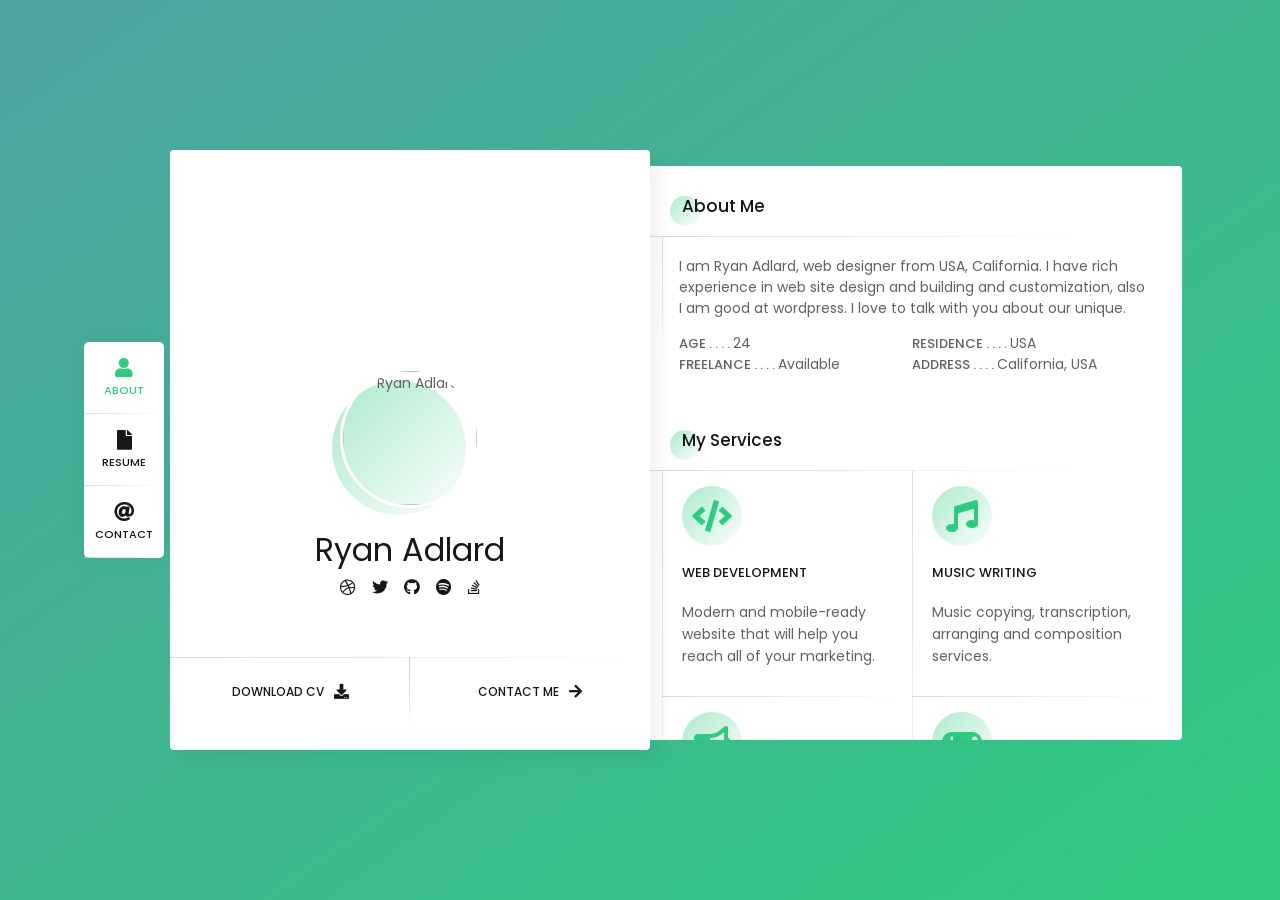
==== cloud-resume-challenge/index.html @ 71656ec4 "added back" ====
<html lang="en">

<head>
    <meta charset="UTF-8" />
    <meta name="viewport" content="width = device-width, initial-scale = 1">
    <title>Bootcamp / CV</title>
    <link type="text/css" rel="stylesheet"
        href="https://fonts.googleapis.com/css?family=Roboto:300,400,500,700|Google+Sans" />
    <link
        href="https://fonts.googleapis.com/css?family=Poppins:100,100i,200,200i,300,300i,400,400i,500,500i,600,600i,700,700i,800,800i,900,900i"
        rel="stylesheet" />
    <link rel="stylesheet" href="https://use.fontawesome.com/releases/v5.0.9/css/all.css"
        integrity="sha384-5SOiIsAziJl6AWe0HWRKTXlfcSHKmYV4RBF18PPJ173Kzn7jzMyFuTtk8JA7QQG1" crossorigin="anonymous" />
    <link rel="stylesheet" href="style.css" />
    <link rel="shortcut icon" href="./favicon.ico">
</head>

<body>
    <div class="background gradient">
        <!-- Delete if animation
        <ul class="bg-bubbles">
            <li></li>
            <li></li>
            <li></li>
            <li></li>
            <li></li>
            <li></li>
            <li></li>
            <li></li>
            <li></li>
            <li></li>
        </ul>
      -->
    </div>
    <div class="page">
        <header>
            <nav>
                <a href="#about" class="selected" id='getAbout'>
                    <span class="fas fa-user"></span>
                    <span class="link">About</span>
                </a>
                <a href="#resume" id='getResume'>
                    <span class="fas fa-file"></span>
                    <span class="link">Resume</span>
                </a>
                <a href="#contact" id='getContact'>
                    <span class="fas fa-at"></span>
                    <span class="link">Contact</span>
                </a>
            
            </nav>
        </header>
        <main>
            <section id="presentation" class="profile">
                <div class="profile-background"></div>
                <div>
                    <div class="profile-image">
                        <img src="https://i.ibb.co/JHjYgmv/profile.png" alt="Ryan Adlard">
                    </div>
                    <h1 class="profile-name" id="nombre">Ryan Adlard</h1>
                    <h2 id="counter1" class="profile-profession counter-number"></h2>
                    <div class="profile-social" id="profile-social">
                        <a href="www.dribbble.com" class="fab fa-dribbble"></a>
                        <a href="www.twitter.com" class="fab fa-twitter"></a>
                        <a href="www.github.com" class="fab fa-github"></a>
                        <a href="www.spotify.com" class="fab fa-spotify"></a>
                        <a href="www.stackoverflow.com" class="fab fa-stack-overflow"></a>
                    </div>
                </div>
                <div class="profile-buttons">
                    <a href="/myCV.txt" download>DOWNLOAD CV <i class="fas fa-download"></i></a>
                    <a href="#contact">CONTACT ME <i class="fas fa-arrow-right"></i></a>
                </div>
            </section>
            <section id="about" class="about view">
                <article class="about-aboutMe">
                    <h3 class="title">About Me</h3>
                    <div class="line-left">
                        <p>I am Ryan Adlard, web designer from USA, California. I have rich experience in web site
                            design
                            and
                            building and customization, also I am good at wordpress. I love to talk with you about our
                            unique.</p>
                        <div>
                            <div>
                                <span>AGE . . . . </span>24
                            </div>
                            <div>
                                <span>RESIDENCE . . . . </span>USA
                            </div>
                            <div>
                                <span>FREELANCE . . . . </span>Available
                            </div>
                            <div>
                                <span>ADDRESS . . . . </span>California, USA
                            </div>
                        </div>
                    </div>
                </article>
                <article class="about-services">
                    <h3 class="title">My Services</h3>
                    <div class="line-left">
                        <article class="line-down">
                            <div class="fas fa-code"></div>
                            <h4>WEB DEVELOPMENT</h4>
                            <p>Modern and mobile-ready website that will help you reach all of your marketing.</p>
                        </article>
                        <article class="line-down">
                            <div class="fas fa-music"></div>
                            <h4>MUSIC WRITING</h4>
                            <p>Music copying, transcription, arranging and composition services.</p>
                        </article>
                        <article>
                            <div class="fas fa-bullhorn"></div>
                            <h4>ADVETISING</h4>
                            <p>Advertising services include television, radio, print, mail and web.</p>
                        </article>
                        <article>
                            <div class="fas fa-gamepad"></div>
                            <h4>GAME DEVELOPMENT</h4>
                            <p>Developing memorable and unique mobile android, ios games.</p>
                        </article>
                    </div>
                </article>
            </section>
            <section id="resume" class="resume">
                <h3 class="title">Resume</h3>
                <article class="resume-lines">
                    <section class="resume-line line-left">
                        <h4 class="line-down"> <i class="fas fa-briefcase"></i> Experience</h4>
                        <article class="line-down">
                            <div class="date active">2013 - PRESENT</div>
                            <h5 class="name">ART DIRECTOR</h5>
                            <h6 class="company">FACEBOOK INC.</h6>
                            <p>Collaborate with creative and development teams on the execution of ideas.</p>
                        </article>
                        <article class="line-down">
                            <div class="date">2011 - 2012</div>
                            <h5 class="name">FRONT-END DEVELOPER</h5>
                            <h6 class="company">GOOGLE INC.</h6>
                            <p>Monitored technical aspects of the front-end delivery for several projects.</p>
                        </article>
                        <article>
                            <div class="date">2009 - 2010</div>
                            <h5 class="name">SENIOR DEVELOPER</h5>
                            <h6 class="company">ABC INC.</h6>
                            <p>Optimize website performance using latest technology.</p>
                        </article>
                    </section>
                    <section class="resume-line line-left">
                        <h4 class="line-down"> <i class="fas fa-university"></i> Education</h4>
                        <article class="line-down">
                            <div class="date">2006 - 2008</div>
                            <h5 class="name">ART DIRECTOR</h5>
                            <h6 class="company">NEW YORK</h6>
                            <p>Bachelor's Degree in Computer Science ABC Technical Institute, Jefferson, Missouri</p>
                        </article>
                        <article class="line-down">
                            <div class="date">2005 - 2006</div>
                            <h5 class="name">PROGRAMMING COURSE</h5>
                            <h6 class="company">PARIS</h6>
                            <p>Coursework - Git, WordPress, Javascript, iOS, Android.</p>
                        </article>
                        <article>
                            <div class="date">2004 - 2005</div>
                            <h5 class="name">WEB DESIGN COURSE</h5>
                            <h6 class="company">LONDON</h6>
                            <p>Converted Photoshop layouts to web pages using HTML, CSS, and JavaScript.</p>
                        </article>
                    </section>
                </article>
                <article class="resume-skills">
                    <h3 class="title">My Skills</h3>
                    <div>
                        <section class="line-left">
                            <h4 class="line-down"> <i class="fas fa-tv"></i> DESIGN</h4>
                            <div class="line-down">
                                <div>Web Design</div>
                                <div>
                                    <div style="width: 70%"></div>
                                </div>
                            </div>
                            <div class="line-down">
                                <div>Write Music</div>
                                <div>
                                    <div style="width: 76%"></div>
                                </div>
                            </div>
                            <div class="line-down">
                                <div>Photoshop</div>
                                <div>
                                    <div style="width: 66%"></div>
                                </div>
                            </div>
                            <div>
                                <div>Graphic Design</div>
                                <div>
                                    <div style="width: 86%"></div>
                                </div>
                            </div>
                        </section>
                        <section class="line-left">
                            <h4 class="line-down"><i class="fas fa-code"></i> CODING</h4>
                            <div class="line-down">
                                <div>WordPress</div>
                                <div>
                                    <div style="width: 50%"></div>
                                </div>
                            </div>
                            <div class="line-down">
                                <div>PHP/MYSQL</div>
                                <div>
                                    <div style="width: 40%"></div>
                                </div>
                            </div>
                            <div class="line-down">
                                <div>Angular/JavaScript</div>
                                <div>
                                    <div style="width: 95%"></div>
                                </div>
                            </div>
                            <div>
                                <div>HTML/CSS</div>
                                <div>
                                    <div style="width: 100%"></div>
                                </div>
                            </div>
                        </section>
                    </div>
                </article>
            </section>
            <section id="contact" class="contact">
                <h3 class="title">Get in Touch</h3>
                <div class="contact-information line-left">
                    <div>
                        <span>ADDRESS . . . . </span> California, USA
                    </div>
                    <div>
                        <span>EMAIL . . . . </span> adlard@example.com
                    </div>
                    <div>
                        <span>PHONE . . . . </span> +123 654 78900
                    </div>
                    <div>
                        <span>FREELANCE . . . . </span> Available
                    </div>
                </div>
            </section>
        </main>
    </div>
<script src="script.js"></script>
</body>

</html>
---- cloud-resume-challenge/style.css ----
body {
    background: linear-gradient(to bottom right, #50a3a2 0%, #2eca7f 100%);
    padding: 0;
    margin: 0;
    border: none;
    font-family: 'Poppins';
    font-size: 14px;
    color: #626262;
    letter-spacing: 0em;
    font-weight: 400;
    -webkit-font-smoothing: antialiased;
}

a {
    text-decoration: none;
    color: #171717;
}



.background.gradient {
    background: #50a3a2;
    background: linear-gradient(to bottom right, #50a3a2 0%, #2eca7f 100%);
    position: fixed;
    overflow: hidden;
    top: 0;
    left: 0;
    width: 100%;
    height: 100%;
}

input,
textarea,
button {
    margin: 0;
    padding: 0;
    display: block;
    font-family: 'Poppins';
    font-size: 13px;
    width: 100%;
    height: 60px;
    color: #171717;
    background: none;
    border: none;
    border-bottom: 1px solid #d8dbe2;
    appearance: none;
    resize: none;
    outline: 0;
    transition: all 0.3s ease 0s;
    border-radius: 0px;
}

input:focus,
textarea:focus,
button:focus {
    color: #171717;
    border-bottom: 1px solid #2eca7f;
}

.title {
    text-align: left;
    margin: 0 0 15px 20px;
    padding: 0 0 5px 0;
    position: relative;
    font-size: 17px;
    color: #171717;
    line-height: 21px;
    font-weight: 500;
}

/* Círculo verde encima del título */
.title::before {
    content: '';
    position: absolute;
    left: -12px;
    top: 0;
    width: 30px;
    height: 30px;
    background: linear-gradient(135deg, rgba(46, 202, 127, 0.4) 0%, rgba(46, 202, 127, 0.01) 100%);
    z-index: -1;
    border-radius: 30px;
}

/* Línea gris debajo del título */
.title::after {
    content: '';
    position: absolute;
    left: -40px;
    bottom: -15px;
    width: 95%;
    height: 1px;
    background: radial-gradient(ellipse at left, rgba(197, 202, 213, 0.7) 0%, rgba(255, 255, 255, 0) 70%);
}

.line-left {
    position: relative;
}

.line-left::before {
    content: '';
    position: absolute;
    left: 0;
    top: 0;
    width: 1px;
    height: 100%;
    background: radial-gradient(ellipse at top, rgba(197, 202, 213, 0.7) 0%, rgba(255, 255, 255, 0) 70%);
}

.line-down {
    position: relative;
}

.line-down::after {
    content: '';
    position: absolute;
    left: 0;
    bottom: 0;
    width: 100%;
    height: 1px;
    background: radial-gradient(ellipse at left, rgba(197, 202, 213, 0.7) 0%, rgba(255, 255, 255, 0) 70%);
}

header {
    background-color: white;
    border-radius: 0 0 5px 5px;
    width: 100%;
    max-width: 540px;
    box-shadow: 0 0 25px rgba(0, 0, 0, 0.05);
    position: fixed;
    top: 0;
    z-index: 100;
}

header nav {
    display: flex;
    justify-content: space-between;
    align-items: center;
    width: 100%;
}

header nav a {
    width: 100%;
    height: 72px;
    text-align: center;
    position: relative;
    display: flex;
    flex-direction: column;
    justify-content: center;
    transition: color 0.3s ease 0s;
    font-size: 20px;
}

header nav a::before {
    content: '';
    position: absolute;
    left: 0;
    bottom: 0;
    width: 1px;
    height: 100%;
    background: radial-gradient(ellipse at top, rgba(197, 202, 213, 0.7) 0%, rgba(255, 255, 255, 0) 70%);
}

header nav a .link {
    font-size: 11px;
    font-weight: 500;
    text-transform: uppercase;
    margin-top: 4px;

}

header nav a:hover {
    color: #2eca7f;
}

main {
    margin-top: 88px;
}

main .profile,
main .about,
main .resume,
main .works,
main .blog,
main .contact {
    box-sizing: border-box;
    position: relative;
    background: #ffffff;
    text-align: center;
    z-index: 10;
    border-radius: 4px;
    max-width: 540px;
    margin: 0 auto;
}

main .about,
main .resume,
main .works,
main .blog,
main .contact {
    padding: 30px 20px 30px 20px;
    margin-top: 15px;
}

main .profile {
    margin-top: 18px;
    overflow: hidden;
}

.profile-background {
    height: 300px;
}

.profile-image {
    position: relative;
    height: 84px;
}

.profile-image img {
    position: relative;
    top: -82px;
    border-radius: 50%;
    border: 3px solid white;
    width: 134px;
}

.profile-image::before {
    content: '';
    position: absolute;
    top: -69px;
    left: calc(50% - 78px);
    width: 134px;
    height: 134px;
    background: linear-gradient(135deg, rgba(46, 202, 127, 0.4) 0%, rgba(46, 202, 127, 0.01) 100%);
    border-radius: 100%;
}

.profile-name {
    font-size: 32px;
    color: #171717;
    line-height: 32px;
    font-weight: 400;
    margin: 0 auto 0 auto;
}

.profile-profession {
    font-size: 14px;
    color: #2eca7f;
    line-height: 14px;
    font-weight: 400;
}

.profile-social a {
    transition: color 0.3s ease 0s;
    margin: 0 6px;
    font-size: 16px;
}

.profile-social a:hover {
    text-decoration: none;
    color: #2eca7f;
}

.profile-buttons {
    position: relative;
    display: flex;
    margin-top: 58px;
}

.profile-buttons::before {
    content: '';
    position: absolute;
    left: 0;
    top: 0;
    width: 100%;
    height: 1px;
    background: radial-gradient(ellipse at left, rgba(197, 202, 213, 0.7) 0%, rgba(255, 255, 255, 0) 70%);
}

.profile-buttons a {
    position: relative;
    width: 50%;
    height: 70px;
    display: flex;
    align-items: center;
    justify-content: center;
    transition: color 0.3s ease;
    line-height: 70px;
    font-size: 12px;
    font-weight: 500;
    color: #171717;
}



.profile-buttons a:hover {
    color: #2eca7f;
}

.profile-buttons a:first-child::before,
.profile-buttons a:first-child::after {
    content: '';
    position: absolute;
    right: 0;
    top: 0;
    width: 1px;
    height: 100%;
    background: radial-gradient(ellipse at top, rgba(197, 202, 213, 0.7) 0%, rgba(255, 255, 255, 0) 70%);
}

.profile-buttons a i {
    margin-left: 10px;
    font-size: 15px;
}

.about-aboutMe>div {
    padding: 5px 17px;
    position: relative;

}

.about-aboutMe>div>div {
    display: flex;
    flex-wrap: wrap;
}

.about-aboutMe>div>div>div {
    width: 50%;
    text-align: left;
}

.about-aboutMe>div>div>div span {
    font-weight: 500;
    font-size: 13px;
}


.about-aboutMe p {
    text-align: left;
}

.about-services {
    margin-top: 50px;
}

.about-services>div {
    display: flex;
    flex-wrap: wrap;
    position: relative;
}

.about-services>div:after {
    content: '';
    position: absolute;
    left: 50%;
    top: 0;
    width: 1px;
    height: 100%;
    background: radial-gradient(ellipse at top, rgba(197, 202, 213, 0.7) 0%, rgba(255, 255, 255, 0) 70%);
}

.about-services article {
    position: relative;
    width: 50%;
    text-align: left;
    padding: 15px 20px;
    box-sizing: border-box;
}

.about-services article .fas {
    margin: 0;
    width: 60px;
    height: 60px;
    text-align: center;
    font-size: 32px;
    color: #2eca7f;
    background: linear-gradient(135deg, rgba(46, 202, 127, 0.4) 0%, rgba(46, 202, 127, 0.01) 100%);
    border-radius: 60px;
    display: flex;
    justify-content: center;
    align-items: center;
}

.about-services article h4 {
    font-size: 13px;
    color: #171717;
    font-weight: 500;
    text-transform: uppercase;
}

.about-services article p {
    font-size: 14px;
    line-height: 1.6;
    padding: 0;
}

.resume-lines {
    display: flex;
}

.resume-line h4 {
    margin: 0;
    text-align: left;
    padding: 20px 18px;
    font-size: 13px;
    line-height: 13px;
    color: #171717;
    font-weight: 500;
    text-transform: uppercase;
}

.resume-line h4 .fas {
    position: relative;
    float: left;
    top: -7px;
    width: 40px;
    height: 40px;
    font-size: 26px;
    color: #2eca7f;
}

.resume-line {
    flex: 1;
    text-align: left;
}

.resume-line article {
    padding: 15px 15px;
}

.resume-line .date {
    margin: 0 0 10px 0;
    padding: 0;
    position: relative;
    display: inline-block;
    font-size: 11px;
    line-height: 18px;
    color: #d8dbe2;
    font-weight: 500;
    text-transform: uppercase;
    border-radius: 4px;
}


.resume-line .date::before {
    content: '';
    position: absolute;
    left: -19px;
    top: 4px;
    width: 9px;
    height: 9px;
    background: #d8dbe2;
    border-radius: 9px;
    -moz-border-radius: 9px;
    -webkit-border-radius: 9px;
    -khtml-border-radius: 9px;
}

.resume-line .date.active {
    color: #2eca7f;
}

.resume-line .date.active::before {
    background: #2eca7f;
}

.resume-line .name {
    margin: 0;
    font-size: 13px;
    color: #171717;
    font-weight: 500;
    text-transform: uppercase;
}

.resume-line .company {
    margin: 0 0 10px 0;
    font-size: 11px;
    color: #999999;
    font-weight: 300;
    text-transform: uppercase;
}

.resume-skills {
    margin-top: 50px;
}

.resume-skills>div {
    display: flex;
}

.resume-skills>div section {
    flex: 1;
    text-align: left;
}

.resume-skills>div section>div {
    padding: 18px 20px;
}

.resume-skills>div section>div>div:first-child {
    margin: 0 0 8px 0;
    font-size: 14px;
    line-height: 14px;
    color: #626262;
    text-align: left;
}

.resume-skills>div section>div>div:last-child {
    width: 100%;
    background: #d8dbe2;
    height: 4px;
}

.resume-skills>div section>div>div>div {
    background: #2eca7f;
    height: 4px;
}

.resume-skills h4 {
    margin: 0;
    text-align: left;
    padding: 20px 18px;
    font-size: 13px;
    line-height: 13px;
    color: #171717;
    font-weight: 500;
    text-transform: uppercase;
}

.resume-skills h4 .fas {
    position: relative;
    float: left;
    top: -7px;
    width: 40px;
    height: 40px;
    font-size: 26px;
    color: #2eca7f;
}


main .contact {
    margin-bottom: 40px;
}

.contact-information {
    display: flex;
    flex-wrap: wrap;
    padding: 11px 18px;
}

.contact-information>div {
    width: 50%;
    text-align: left;
}

.contact-information>div span {
    font-weight: 500;
    font-size: 13px;
}


@media only screen and (min-width: 540px) {
    header {
        left: calc(50% - 270px);
    }
}

@media only screen and (min-width: 1040px) {
    .selected {
        color: #2eca7f;
    }

    .page {
        position: absolute;
        top: 0;
        bottom: 0;
        left: 0;
        right: 0;
        display: flex;
        justify-content: center;
        align-items: center;
    }

    header {
        max-width: 80px;
        position: relative;
        border-radius: 5px;
        left: -6px;
    }

    header nav {
        display: flex;
        flex-direction: column;
    }

    header nav a::before {
        content: '';
        position: absolute;
        left: 0;
        bottom: 0;
        width: 100%;
        height: 1px;
        background: radial-gradient(ellipse at left, rgba(197, 202, 213, 0.7) 0%, rgba(255, 255, 255, 0) 70%);
    }

    main {
        display: flex;
        margin: 0;
        width: 1020px;
    }

    main .about,
    main .resume,
    main .contact {
        width: 0;
        height: 0;
        opacity: 0;
        overflow: hidden;
        position: relative;
        top: 16px;
        transform: translateX(-450px);
        transition: opacity 1s ease, transform 1s ease;
        z-index: 0;
        margin: 0;
        padding: 0;
    }

    main .profile {
        width: 480px;
        height: 600px;
        box-shadow: 10px 10px 15px rgba(0, 0, 0, 0.05);
        margin: 0;
    }

    main .view {
        height: 574px;
        width: 540px;
        padding: 30px 20px 30px 20px;
        overflow: auto;
        opacity: 1;
        transform: translateX(-8px);
    }

    main .view::-webkit-scrollbar {
        width: 5px;
    }

    main .view::-webkit-scrollbar-track {
        background: #ddd;
    }

    main .view::-webkit-scrollbar-thumb {
        background: #666;
    }

    main .contact {
        margin-bottom: 0;
    }
}
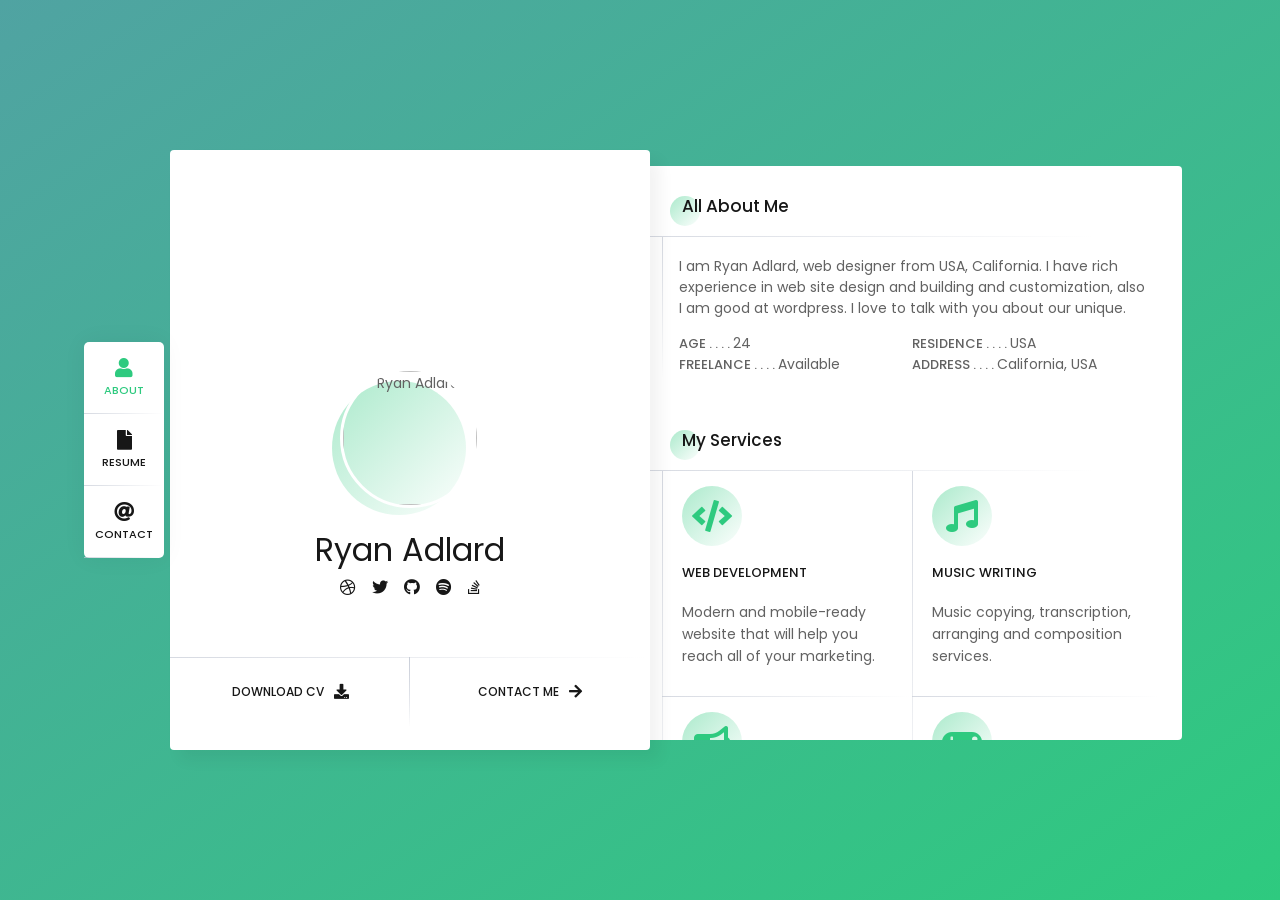
==== commit ef47f237: "heyy" ====
--- a/cloud-resume-challenge/index.html
+++ b/cloud-resume-challenge/index.html
@@ -74,7 +74,7 @@
             </section>
             <section id="about" class="about view">
                 <article class="about-aboutMe">
-                    <h3 class="title">About Me</h3>
+                    <h3 class="title">All About Me</h3>
                     <div class="line-left">
                         <p>I am Ryan Adlard, web designer from USA, California. I have rich experience in web site
                             design
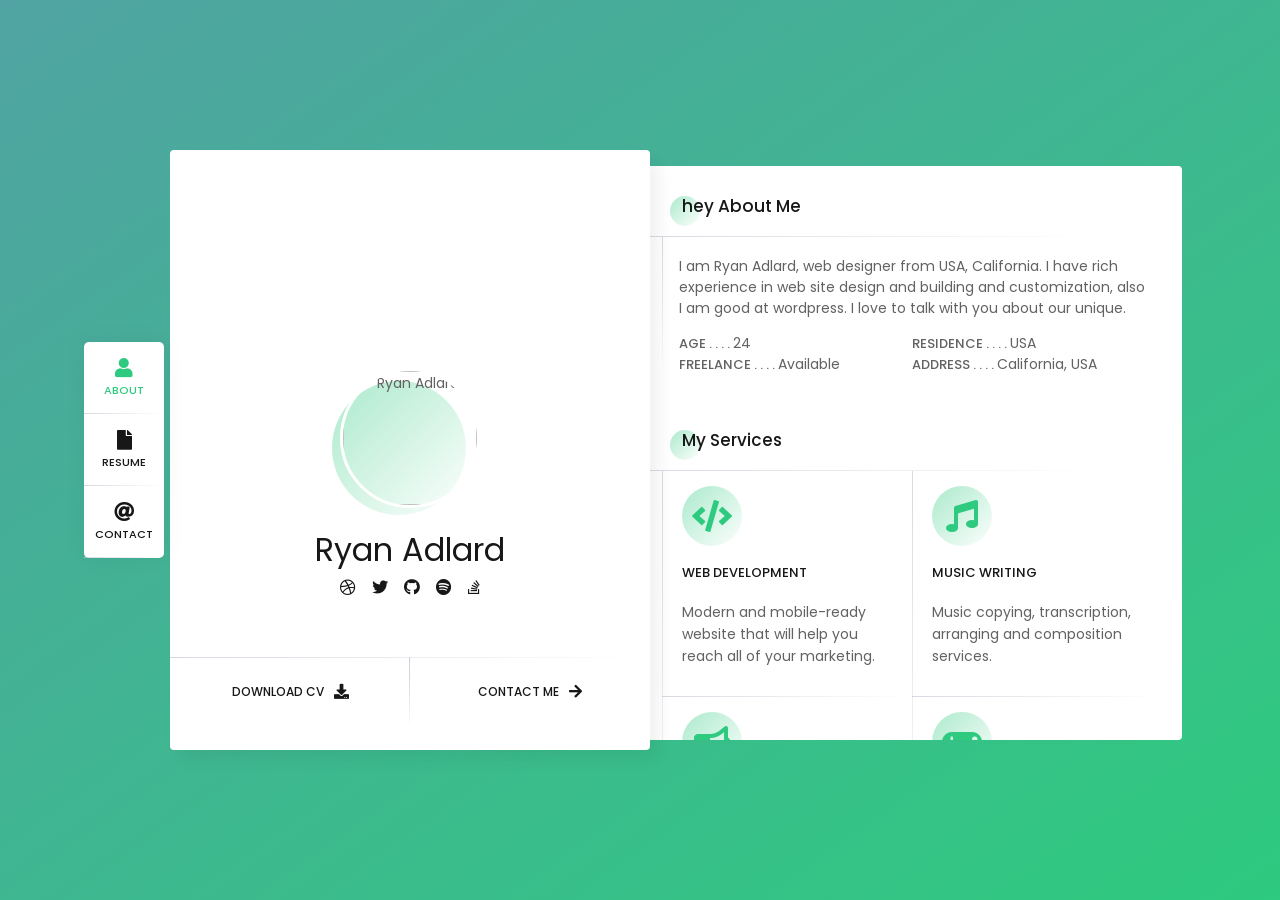
==== commit 57170aed: "oye" ====
--- a/cloud-resume-challenge/index.html
+++ b/cloud-resume-challenge/index.html
@@ -74,7 +74,7 @@
             </section>
             <section id="about" class="about view">
                 <article class="about-aboutMe">
-                    <h3 class="title">All About Me</h3>
+                    <h3 class="title">hey About Me</h3>
                     <div class="line-left">
                         <p>I am Ryan Adlard, web designer from USA, California. I have rich experience in web site
                             design
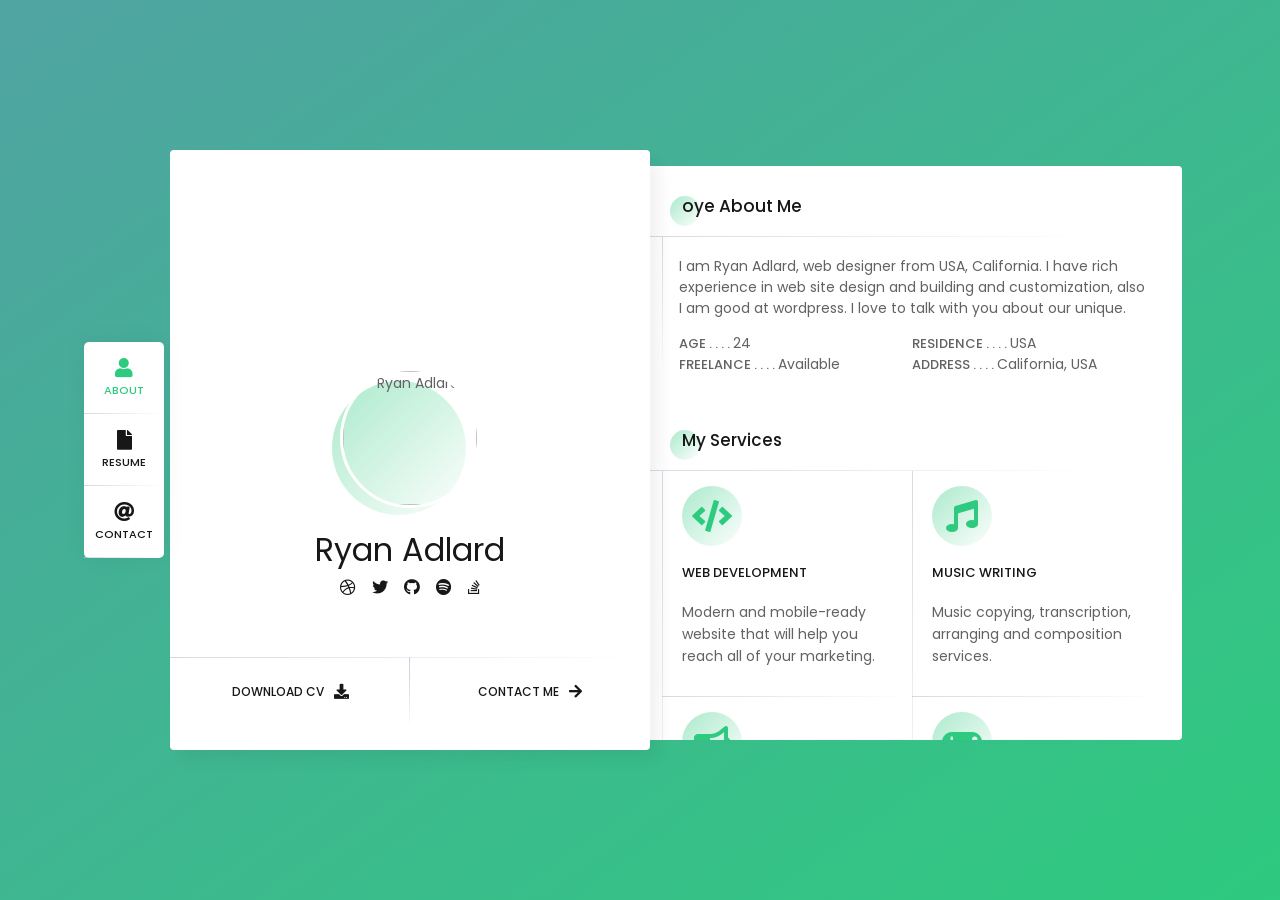
==== commit fdd0a24a: "oye" ====
--- a/cloud-resume-challenge/index.html
+++ b/cloud-resume-challenge/index.html
@@ -74,7 +74,7 @@
             </section>
             <section id="about" class="about view">
                 <article class="about-aboutMe">
-                    <h3 class="title">hey About Me</h3>
+                    <h3 class="title">oye About Me</h3>
                     <div class="line-left">
                         <p>I am Ryan Adlard, web designer from USA, California. I have rich experience in web site
                             design
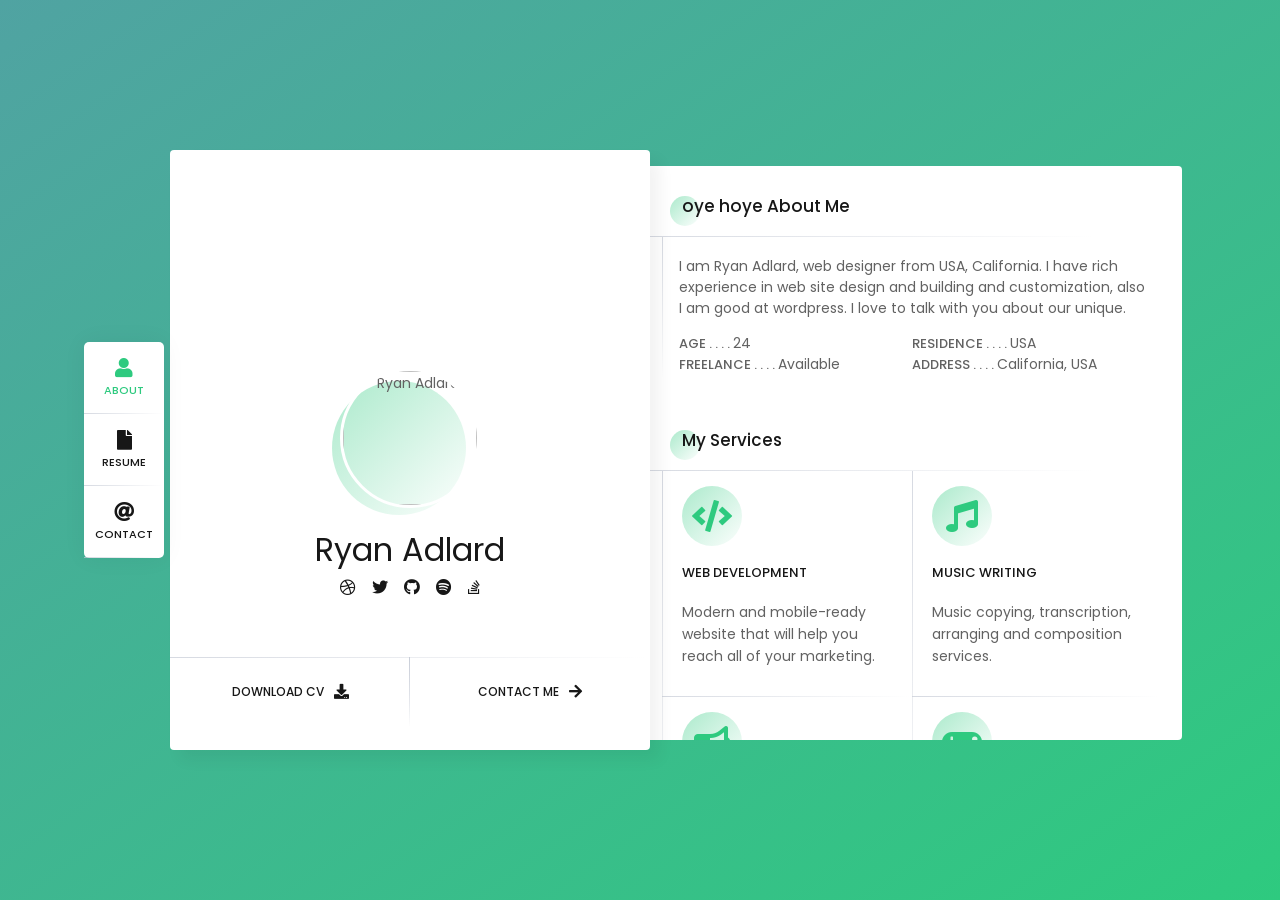
==== commit c3a986bf: "oye hoye" ====
--- a/cloud-resume-challenge/index.html
+++ b/cloud-resume-challenge/index.html
@@ -74,7 +74,7 @@
             </section>
             <section id="about" class="about view">
                 <article class="about-aboutMe">
-                    <h3 class="title">oye About Me</h3>
+                    <h3 class="title">oye hoye About Me</h3>
                     <div class="line-left">
                         <p>I am Ryan Adlard, web designer from USA, California. I have rich experience in web site
                             design
